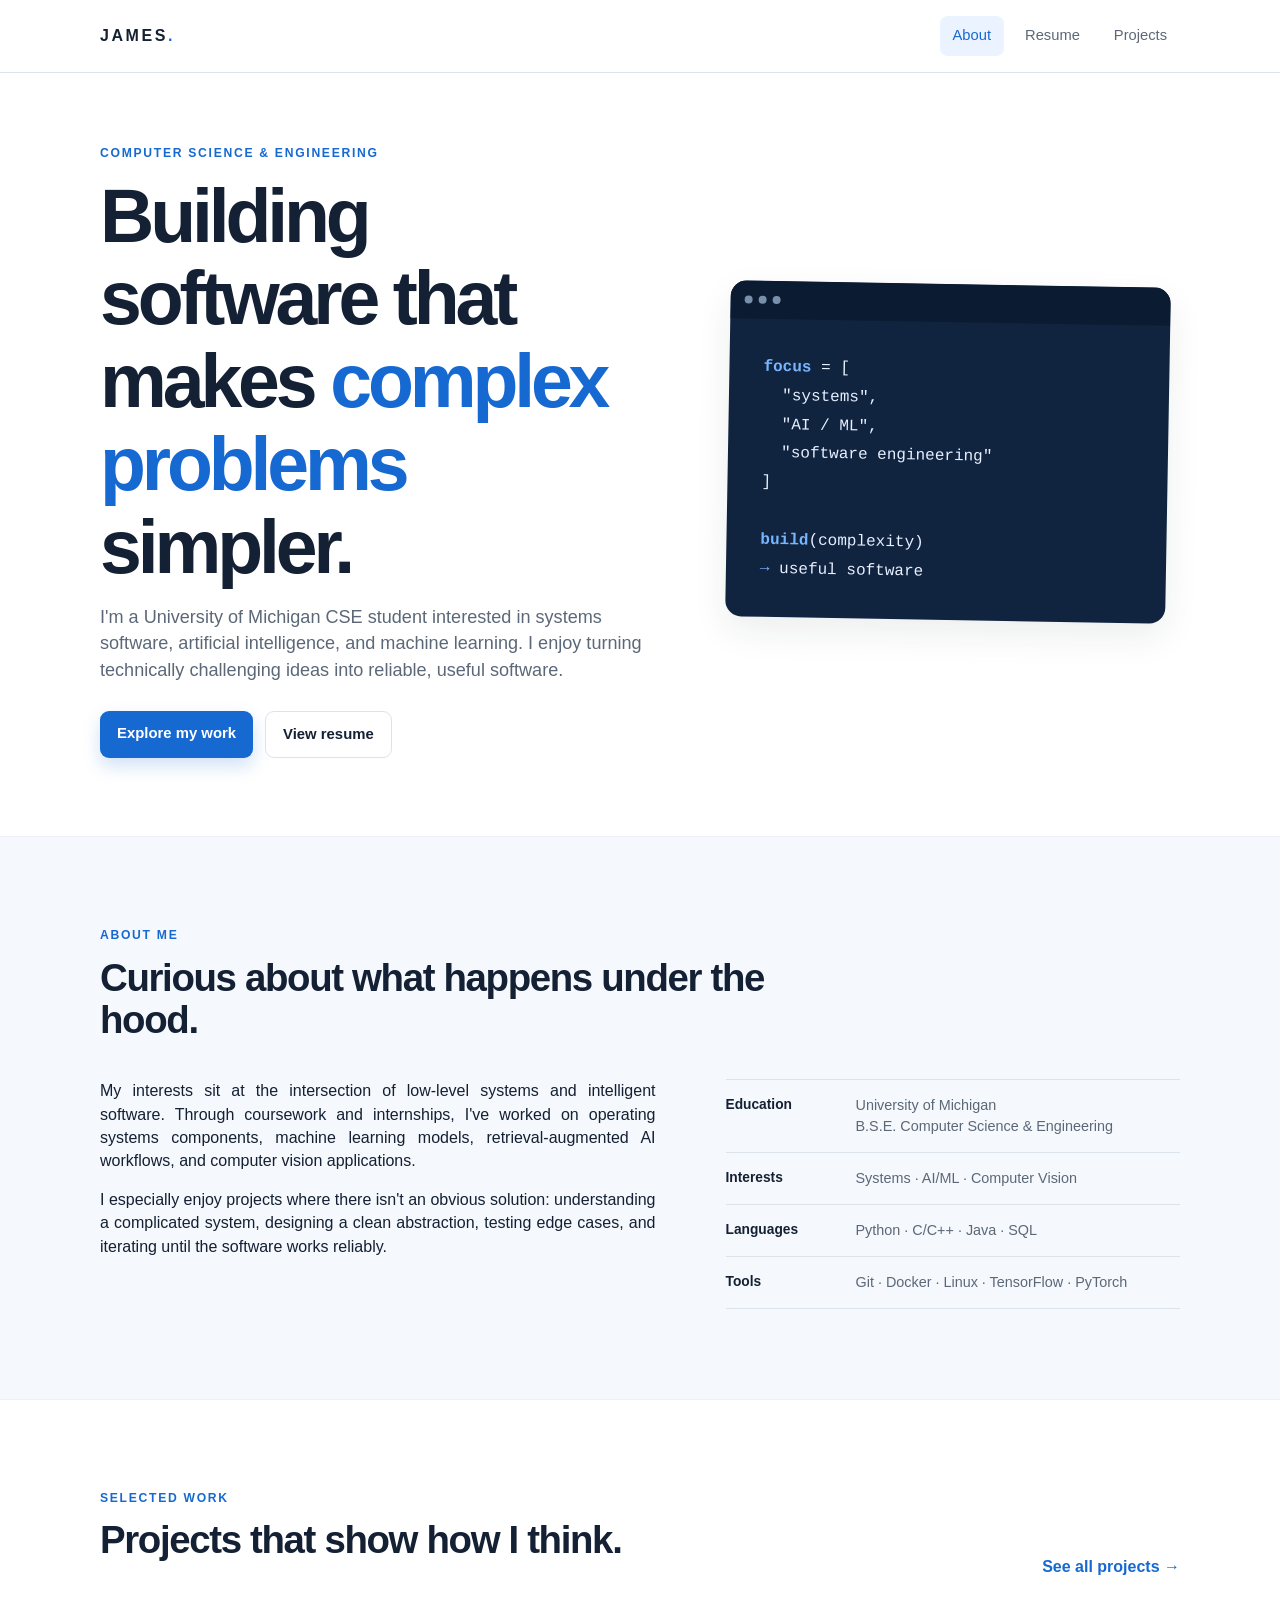
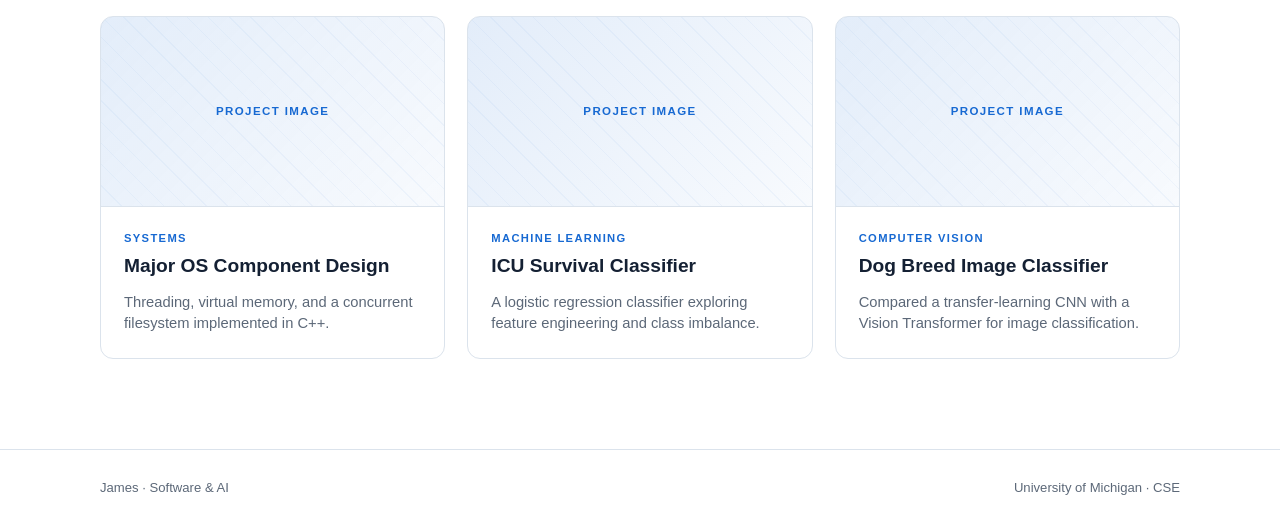
==== index.html @ a2fb453e "Initial commit" ====
<!doctype html>
<html lang="en">
<head>
  <meta charset="utf-8">
  <meta name="viewport" content="width=device-width, initial-scale=1">
  <meta name="description" content="Professional portfolio for James — Computer Science & Engineering student focused on systems software, AI, and machine learning.">
  <title>James | Software & AI Portfolio</title>
  <link rel="stylesheet" href="assets/style.css">
</head>
<body>
  <header class="site-header">
    <nav class="nav container" aria-label="Main navigation">
      <a class="brand" href="index.html">JAMES<span>.</span></a>
      <div class="nav-links">
        <a class="active" href="index.html">About</a>
        <a href="resume.html">Resume</a>
        <a href="projects.html">Projects</a>
      </div>
    </nav>
  </header>

  <main>
    <section class="hero container">
      <div class="hero-copy">
        <p class="eyebrow">COMPUTER SCIENCE & ENGINEERING</p>
        <h1>Building software that makes <span>complex problems</span> simpler.</h1>
        <p class="lead">
          I'm a University of Michigan CSE student interested in systems software,
          artificial intelligence, and machine learning. I enjoy turning technically
          challenging ideas into reliable, useful software.
        </p>
        <div class="button-row">
          <a class="button primary" href="projects.html">Explore my work</a>
          <a class="button secondary" href="resume.html">View resume</a>
        </div>
      </div>
      <div class="hero-card" aria-label="Professional focus">
        <div class="code-window">
          <div class="window-bar"><span></span><span></span><span></span></div>
          <pre><code><b>focus</b> = [
  "systems",
  "AI / ML",
  "software engineering"
]

<b>build</b>(complexity)
<b>→</b> useful software</code></pre>
        </div>
      </div>
    </section>

    <section class="section soft">
      <div class="container">
        <div class="section-heading">
          <p class="eyebrow">ABOUT ME</p>
          <h2>Curious about what happens under the hood.</h2>
        </div>
        <div class="two-column">
          <div>
            <p>
              My interests sit at the intersection of low-level systems and intelligent
              software. Through coursework and internships, I've worked on operating
              systems components, machine learning models, retrieval-augmented AI
              workflows, and computer vision applications.
            </p>
            <p>
              I especially enjoy projects where there isn't an obvious solution:
              understanding a complicated system, designing a clean abstraction,
              testing edge cases, and iterating until the software works reliably.
            </p>
          </div>
          <div class="fact-list">
            <div><strong>Education</strong><span>University of Michigan<br>B.S.E. Computer Science & Engineering</span></div>
            <div><strong>Interests</strong><span>Systems · AI/ML · Computer Vision</span></div>
            <div><strong>Languages</strong><span>Python · C/C++ · Java · SQL</span></div>
            <div><strong>Tools</strong><span>Git · Docker · Linux · TensorFlow · PyTorch</span></div>
          </div>
        </div>
      </div>
    </section>

    <section class="section container">
      <div class="section-heading row-heading">
        <div>
          <p class="eyebrow">SELECTED WORK</p>
          <h2>Projects that show how I think.</h2>
        </div>
        <a class="text-link" href="projects.html">See all projects →</a>
      </div>
      <div class="project-grid">
        <a class="project-card" href="projects.html#systems">
          <div class="project-image placeholder"><span>PROJECT IMAGE</span></div>
          <div class="project-body">
            <p class="tag">SYSTEMS</p>
            <h3>Major OS Component Design</h3>
            <p>Threading, virtual memory, and a concurrent filesystem implemented in C++.</p>
          </div>
        </a>
        <a class="project-card" href="projects.html#icu">
          <div class="project-image placeholder"><span>PROJECT IMAGE</span></div>
          <div class="project-body">
            <p class="tag">MACHINE LEARNING</p>
            <h3>ICU Survival Classifier</h3>
            <p>A logistic regression classifier exploring feature engineering and class imbalance.</p>
          </div>
        </a>
        <a class="project-card" href="projects.html#vision">
          <div class="project-image placeholder"><span>PROJECT IMAGE</span></div>
          <div class="project-body">
            <p class="tag">COMPUTER VISION</p>
            <h3>Dog Breed Image Classifier</h3>
            <p>Compared a transfer-learning CNN with a Vision Transformer for image classification.</p>
          </div>
        </a>
      </div>
    </section>
  </main>

  <footer class="footer">
    <div class="container footer-inner">
      <span>James · Software & AI</span>
      <span>University of Michigan · CSE</span>
    </div>
  </footer>
</body>
</html>
---- assets/style.css ----
:root {
  --blue: #1769d2;
  --blue-dark: #0d47a1;
  --blue-light: #eaf3ff;
  --ink: #142033;
  --muted: #5c6878;
  --line: #dbe3ec;
  --soft: #f5f8fc;
  --white: #ffffff;
  --max: 1080px;
  --shadow: 0 14px 35px rgba(20, 32, 51, .08);
}

* { box-sizing: border-box; }
html { scroll-behavior: smooth; }
body {
  margin: 0;
  color: var(--ink);
  background: var(--white);
  font-family: Inter, ui-sans-serif, -apple-system, BlinkMacSystemFont, "Segoe UI", Arial, sans-serif;
  line-height: 1.45;
}
p { margin: 0 0 1rem; }
a { color: inherit; }
.container { width: min(var(--max), calc(100% - 40px)); margin: 0 auto; }

.site-header {
  position: sticky; top: 0; z-index: 10;
  background: rgba(255,255,255,.94);
  backdrop-filter: blur(10px);
  border-bottom: 1px solid var(--line);
}
.nav { min-height: 72px; display: flex; align-items: center; justify-content: space-between; gap: 20px; }
.brand { text-decoration: none; font-weight: 850; letter-spacing: .16em; font-size: 1rem; }
.brand span { color: var(--blue); }
.nav-links { display: flex; gap: 8px; }
.nav-links a {
  text-decoration: none; color: var(--muted); font-size: .92rem;
  padding: 9px 13px; border-radius: 8px;
}
.nav-links a:hover, .nav-links a.active { color: var(--blue); background: var(--blue-light); }

.hero {
  min-height: 610px; display: grid; grid-template-columns: 1.08fr .92fr;
  align-items: center; gap: 70px; padding-top: 72px; padding-bottom: 78px;
}
.eyebrow { color: var(--blue); font-size: .76rem; font-weight: 800; letter-spacing: .14em; margin-bottom: 12px; }
h1, h2, h3 { line-height: 1.1; margin: 0 0 16px; }
h1 { font-size: clamp(2.5rem, 6vw, 4.7rem); letter-spacing: -.055em; }
h2 { font-size: clamp(1.8rem, 3vw, 2.6rem); letter-spacing: -.035em; }
h3 { font-size: 1.2rem; }
.hero h1 span { color: var(--blue); }
.lead { max-width: 590px; font-size: 1.13rem; color: var(--muted); }
.button-row { display: flex; gap: 12px; flex-wrap: wrap; margin-top: 28px; }
.button { text-decoration: none; padding: 12px 17px; border-radius: 9px; font-weight: 750; font-size: .93rem; }
.button.primary { background: var(--blue); color: white; box-shadow: 0 8px 18px rgba(23,105,210,.2); }
.button.primary:hover { background: var(--blue-dark); }
.button.secondary { border: 1px solid var(--line); background: white; }
.button.secondary:hover { border-color: var(--blue); color: var(--blue); }

.hero-card { display: flex; justify-content: center; }
.code-window {
  width: min(100%, 440px); background: #10233f; color: #e7f0ff;
  border-radius: 16px; box-shadow: var(--shadow); overflow: hidden;
  transform: rotate(1deg);
}
.window-bar { height: 38px; padding: 0 14px; display: flex; gap: 6px; align-items: center; background: #0b1b31; }
.window-bar span { width: 8px; height: 8px; border-radius: 50%; background: #7890aa; }
pre { margin: 0; padding: 34px; font-size: 1rem; line-height: 1.8; overflow: auto; }
pre b { color: #78b5ff; }

.section { padding-top: 90px; padding-bottom: 90px; }
.soft { background: var(--soft); border-top: 1px solid #edf1f5; border-bottom: 1px solid #edf1f5; }
.section-heading { max-width: 700px; margin-bottom: 38px; }
.row-heading { display: flex; align-items: end; justify-content: space-between; gap: 20px; max-width: none; }
.text-link { color: var(--blue); font-weight: 750; text-decoration: none; white-space: nowrap; }
.text-link:hover { text-decoration: underline; }
.two-column { display: grid; grid-template-columns: 1.1fr .9fr; gap: 70px; }
.two-column p, .detail-copy p { max-width: 65ch; text-align: justify; }
.fact-list { border-top: 1px solid var(--line); }
.fact-list div { display: grid; grid-template-columns: 115px 1fr; gap: 15px; padding: 15px 0; border-bottom: 1px solid var(--line); }
.fact-list strong { font-size: .86rem; }
.fact-list span { color: var(--muted); font-size: .9rem; }

.project-grid { display: grid; grid-template-columns: repeat(3, 1fr); gap: 22px; }
.project-card { text-decoration: none; border: 1px solid var(--line); border-radius: 13px; overflow: hidden; background: white; transition: .2s ease; }
.project-card:hover { transform: translateY(-4px); box-shadow: var(--shadow); border-color: #b9d2f3; }
.project-image { height: 190px; }
.project-body { padding: 23px; }
.project-body p:last-child { color: var(--muted); font-size: .92rem; margin: 0; }
.tag { color: var(--blue); font-size: .7rem; letter-spacing: .12em; font-weight: 850; margin-bottom: 9px; }
.placeholder {
  background:
    linear-gradient(135deg, rgba(23,105,210,.12), rgba(23,105,210,.03)),
    repeating-linear-gradient(45deg, transparent, transparent 14px, rgba(23,105,210,.045) 14px, rgba(23,105,210,.045) 15px);
  display: grid; place-items: center; color: var(--blue); font-size: .72rem; font-weight: 850; letter-spacing: .12em;
  border-bottom: 1px solid var(--line);
}

.footer { border-top: 1px solid var(--line); padding: 28px 0; color: var(--muted); font-size: .82rem; }
.footer-inner { display: flex; justify-content: space-between; gap: 20px; }

.page-intro { padding: 82px 0 55px; max-width: 760px; }
.page-intro h1 { font-size: clamp(2.3rem, 5vw, 3.8rem); }
.page-intro > p:last-child { color: var(--muted); max-width: 65ch; }

.resume-section { border-top: 1px solid var(--line); padding: 38px 0; }
.resume-section > h2 { font-size: 1.35rem; color: var(--blue-dark); margin-bottom: 28px; }
.resume-item { margin-bottom: 32px; }
.resume-item:last-child { margin-bottom: 0; }
.item-heading { display: flex; justify-content: space-between; gap: 20px; margin-bottom: 9px; }
.item-heading h3 { margin-bottom: 3px; }
.item-heading p, .item-heading span { color: var(--muted); margin: 0; font-size: .9rem; }
.resume-item ul { padding-left: 20px; margin: 12px 0 0; }
.resume-item li { margin-bottom: 7px; max-width: 82ch; text-align: justify; }
.resume-item a { color: var(--blue); text-decoration-thickness: 1px; }
.skill-groups { display: grid; grid-template-columns: repeat(3,1fr); gap: 18px; }
.skill-groups > div, .course-grid article { background: var(--soft); border: 1px solid var(--line); border-radius: 10px; padding: 20px; }
.skill-groups h3, .course-grid h3 { font-size: .9rem; margin-bottom: 8px; }
.skill-groups p, .course-grid p { color: var(--muted); margin: 0; font-size: .9rem; }
.course-grid { display: grid; grid-template-columns: repeat(2,1fr); gap: 18px; }

.projects-page { padding-bottom: 90px; }
.project-detail {
  display: grid; grid-template-columns: .9fr 1.1fr; gap: 52px; align-items: center;
  padding: 72px 0; border-top: 1px solid var(--line); scroll-margin-top: 80px;
}
.project-detail.reverse .detail-image { order: 2; }
.detail-image { min-height: 330px; border: 1px solid var(--line); border-radius: 14px; }
.detail-copy ul { padding-left: 20px; margin-top: 20px; }
.detail-copy li { margin-bottom: 7px; }
.placeholder-note {
  display: inline-block; margin-top: 18px; padding: 9px 12px; border-radius: 7px;
  background: var(--blue-light); color: var(--blue-dark); font-size: .78rem; font-weight: 700;
}
.coming-soon { border: 1px solid #bcd5f4; background: var(--blue-light); border-radius: 14px; padding: 35px; margin-top: 25px; }
.coming-soon p:last-child { color: var(--muted); max-width: 65ch; margin: 0; }

@media (max-width: 820px) {
  .hero, .two-column, .project-detail { grid-template-columns: 1fr; }
  .hero { gap: 35px; padding-top: 55px; }
  .hero-card { justify-content: stretch; }
  .project-grid, .skill-groups, .course-grid { grid-template-columns: 1fr; }
  .project-detail.reverse .detail-image { order: 0; }
  .detail-image { min-height: 240px; }
}
@media (max-width: 560px) {
  .container { width: min(var(--max), calc(100% - 28px)); }
  .nav { min-height: 64px; }
  .nav-links { gap: 0; }
  .nav-links a { padding: 8px 8px; font-size: .84rem; }
  .brand { font-size: .9rem; }
  h1 { font-size: 2.65rem; }
  .section { padding-top: 65px; padding-bottom: 65px; }
  .row-heading, .item-heading, .footer-inner { flex-direction: column; align-items: flex-start; }
}
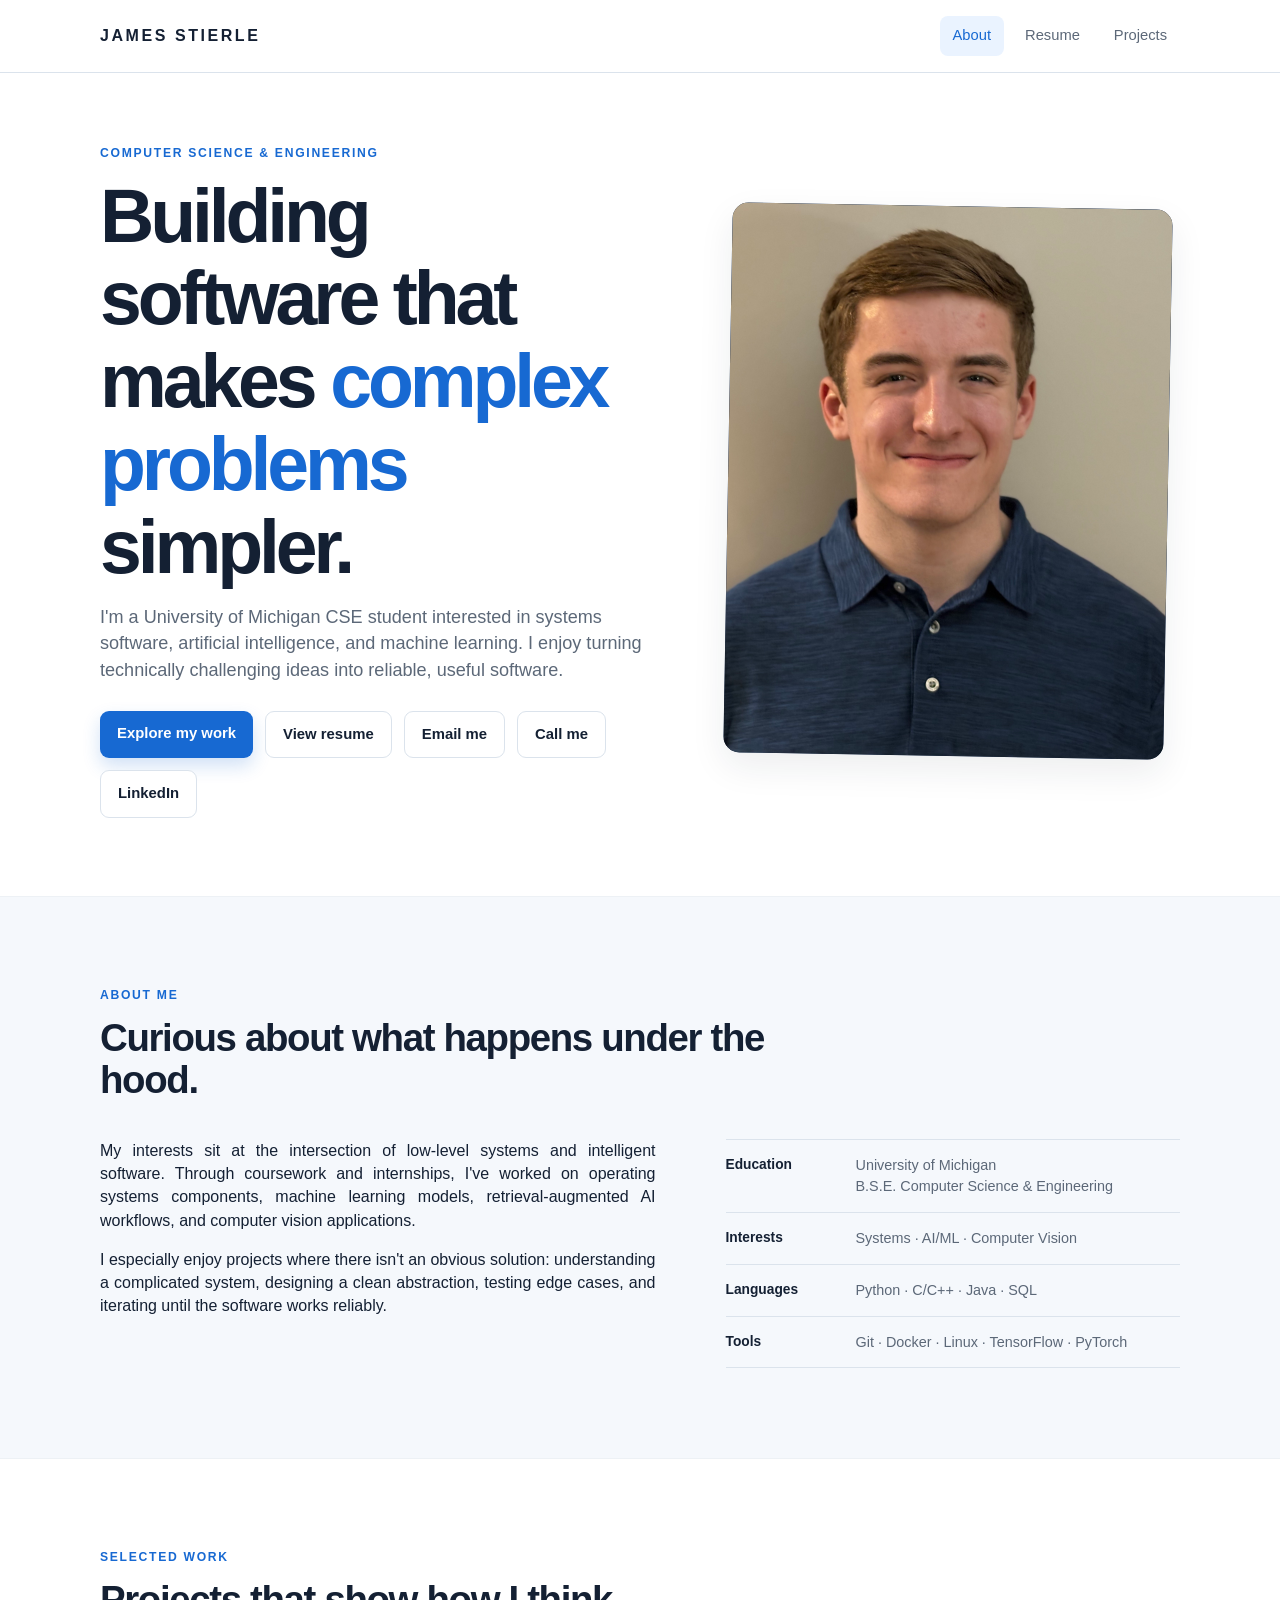
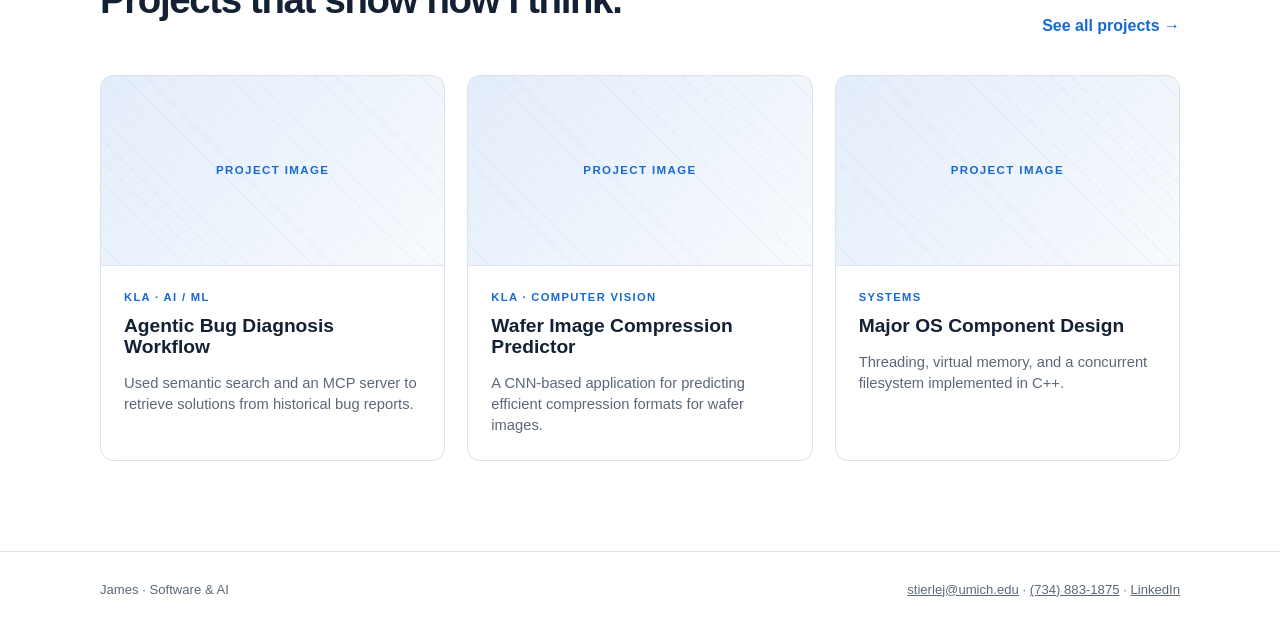
==== commit 419f051e: "Edited projects, added contact info" ====
--- a/index.html
+++ b/index.html
@@ -4,13 +4,13 @@
   <meta charset="utf-8">
   <meta name="viewport" content="width=device-width, initial-scale=1">
   <meta name="description" content="Professional portfolio for James — Computer Science & Engineering student focused on systems software, AI, and machine learning.">
-  <title>James | Software & AI Portfolio</title>
+  <title>James Stierle | Software & AI Portfolio</title>
   <link rel="stylesheet" href="assets/style.css">
 </head>
 <body>
   <header class="site-header">
     <nav class="nav container" aria-label="Main navigation">
-      <a class="brand" href="index.html">JAMES<span>.</span></a>
+      <a class="brand" href="index.html">JAMES STIERLE</a>
       <div class="nav-links">
         <a class="active" href="index.html">About</a>
         <a href="resume.html">Resume</a>
@@ -32,19 +32,14 @@
         <div class="button-row">
           <a class="button primary" href="projects.html">Explore my work</a>
           <a class="button secondary" href="resume.html">View resume</a>
+          <a class="button secondary" href="mailto:stierlej@umich.edu">Email me</a>
+          <a class="button secondary" href="tel:(734) 883-1875">Call me</a>
+          <a class="button secondary" href="https://www.linkedin.com/in/james-stierle">LinkedIn</a>
         </div>
       </div>
       <div class="hero-card" aria-label="Professional focus">
         <div class="code-window">
-          <div class="window-bar"><span></span><span></span><span></span></div>
-          <pre><code><b>focus</b> = [
-  "systems",
-  "AI / ML",
-  "software engineering"
-]
-
-<b>build</b>(complexity)
-<b>→</b> useful software</code></pre>
+          <img class="headshot" src="images/headshot.jpeg" alt="Headshot of James Stierle">
         </div>
       </div>
     </section>
@@ -88,28 +83,28 @@
         <a class="text-link" href="projects.html">See all projects →</a>
       </div>
       <div class="project-grid">
+        <a class="project-card" href="projects.html#kla-rag">
+          <div class="project-image placeholder"><span>PROJECT IMAGE</span></div>
+          <div class="project-body">
+            <p class="tag">KLA · AI / ML</p>
+            <h3>Agentic Bug Diagnosis Workflow</h3>
+            <p>Used semantic search and an MCP server to retrieve solutions from historical bug reports.</p>
+          </div>
+        </a>
+        <a class="project-card" href="projects.html#kla-compression">
+          <div class="project-image placeholder"><span>PROJECT IMAGE</span></div>
+          <div class="project-body">
+            <p class="tag">KLA · COMPUTER VISION</p>
+            <h3>Wafer Image Compression Predictor</h3>
+            <p>A CNN-based application for predicting efficient compression formats for wafer images.</p>
+          </div>
+        </a>
         <a class="project-card" href="projects.html#systems">
           <div class="project-image placeholder"><span>PROJECT IMAGE</span></div>
           <div class="project-body">
             <p class="tag">SYSTEMS</p>
             <h3>Major OS Component Design</h3>
             <p>Threading, virtual memory, and a concurrent filesystem implemented in C++.</p>
-          </div>
-        </a>
-        <a class="project-card" href="projects.html#icu">
-          <div class="project-image placeholder"><span>PROJECT IMAGE</span></div>
-          <div class="project-body">
-            <p class="tag">MACHINE LEARNING</p>
-            <h3>ICU Survival Classifier</h3>
-            <p>A logistic regression classifier exploring feature engineering and class imbalance.</p>
-          </div>
-        </a>
-        <a class="project-card" href="projects.html#vision">
-          <div class="project-image placeholder"><span>PROJECT IMAGE</span></div>
-          <div class="project-body">
-            <p class="tag">COMPUTER VISION</p>
-            <h3>Dog Breed Image Classifier</h3>
-            <p>Compared a transfer-learning CNN with a Vision Transformer for image classification.</p>
           </div>
         </a>
       </div>
@@ -119,7 +114,7 @@
   <footer class="footer">
     <div class="container footer-inner">
       <span>James · Software & AI</span>
-      <span>University of Michigan · CSE</span>
+      <span><a href="mailto:stierlej@umich.edu">stierlej@umich.edu</a> · <a href="tel:(734) 883-1875">(734) 883-1875</a> · <a href="https://www.linkedin.com/in/james-stierle">LinkedIn</a></span>
     </div>
   </footer>
 </body>
--- a/assets/style.css
+++ b/assets/style.css
@@ -64,6 +64,7 @@
   border-radius: 16px; box-shadow: var(--shadow); overflow: hidden;
   transform: rotate(1deg);
 }
+.headshot { display: block; width: 100%; aspect-ratio: 4 / 5; object-fit: cover; }
 .window-bar { height: 38px; padding: 0 14px; display: flex; gap: 6px; align-items: center; background: #0b1b31; }
 .window-bar span { width: 8px; height: 8px; border-radius: 50%; background: #7890aa; }
 pre { margin: 0; padding: 34px; font-size: 1rem; line-height: 1.8; overflow: auto; }
@@ -103,6 +104,9 @@
 .page-intro { padding: 82px 0 55px; max-width: 760px; }
 .page-intro h1 { font-size: clamp(2.3rem, 5vw, 3.8rem); }
 .page-intro > p:last-child { color: var(--muted); max-width: 65ch; }
+.contact-links { display: flex; gap: 18px; flex-wrap: wrap; margin-top: 22px; color: var(--blue); font-weight: 700; }
+.contact-links a { text-decoration: none; }
+.contact-links a:hover { text-decoration: underline; }
 
 .resume-section { border-top: 1px solid var(--line); padding: 38px 0; }
 .resume-section > h2 { font-size: 1.35rem; color: var(--blue-dark); margin-bottom: 28px; }
@@ -126,7 +130,8 @@
   padding: 72px 0; border-top: 1px solid var(--line); scroll-margin-top: 80px;
 }
 .project-detail.reverse .detail-image { order: 2; }
-.detail-image { min-height: 330px; border: 1px solid var(--line); border-radius: 14px; }
+.detail-image { min-height: 330px; border: 1px solid var(--line); border-radius: 14px; overflow: hidden; background: var(--soft); }
+.detail-image img { display: block; width: 100%; height: 330px; object-fit: contain; }
 .detail-copy ul { padding-left: 20px; margin-top: 20px; }
 .detail-copy li { margin-bottom: 7px; }
 .placeholder-note {
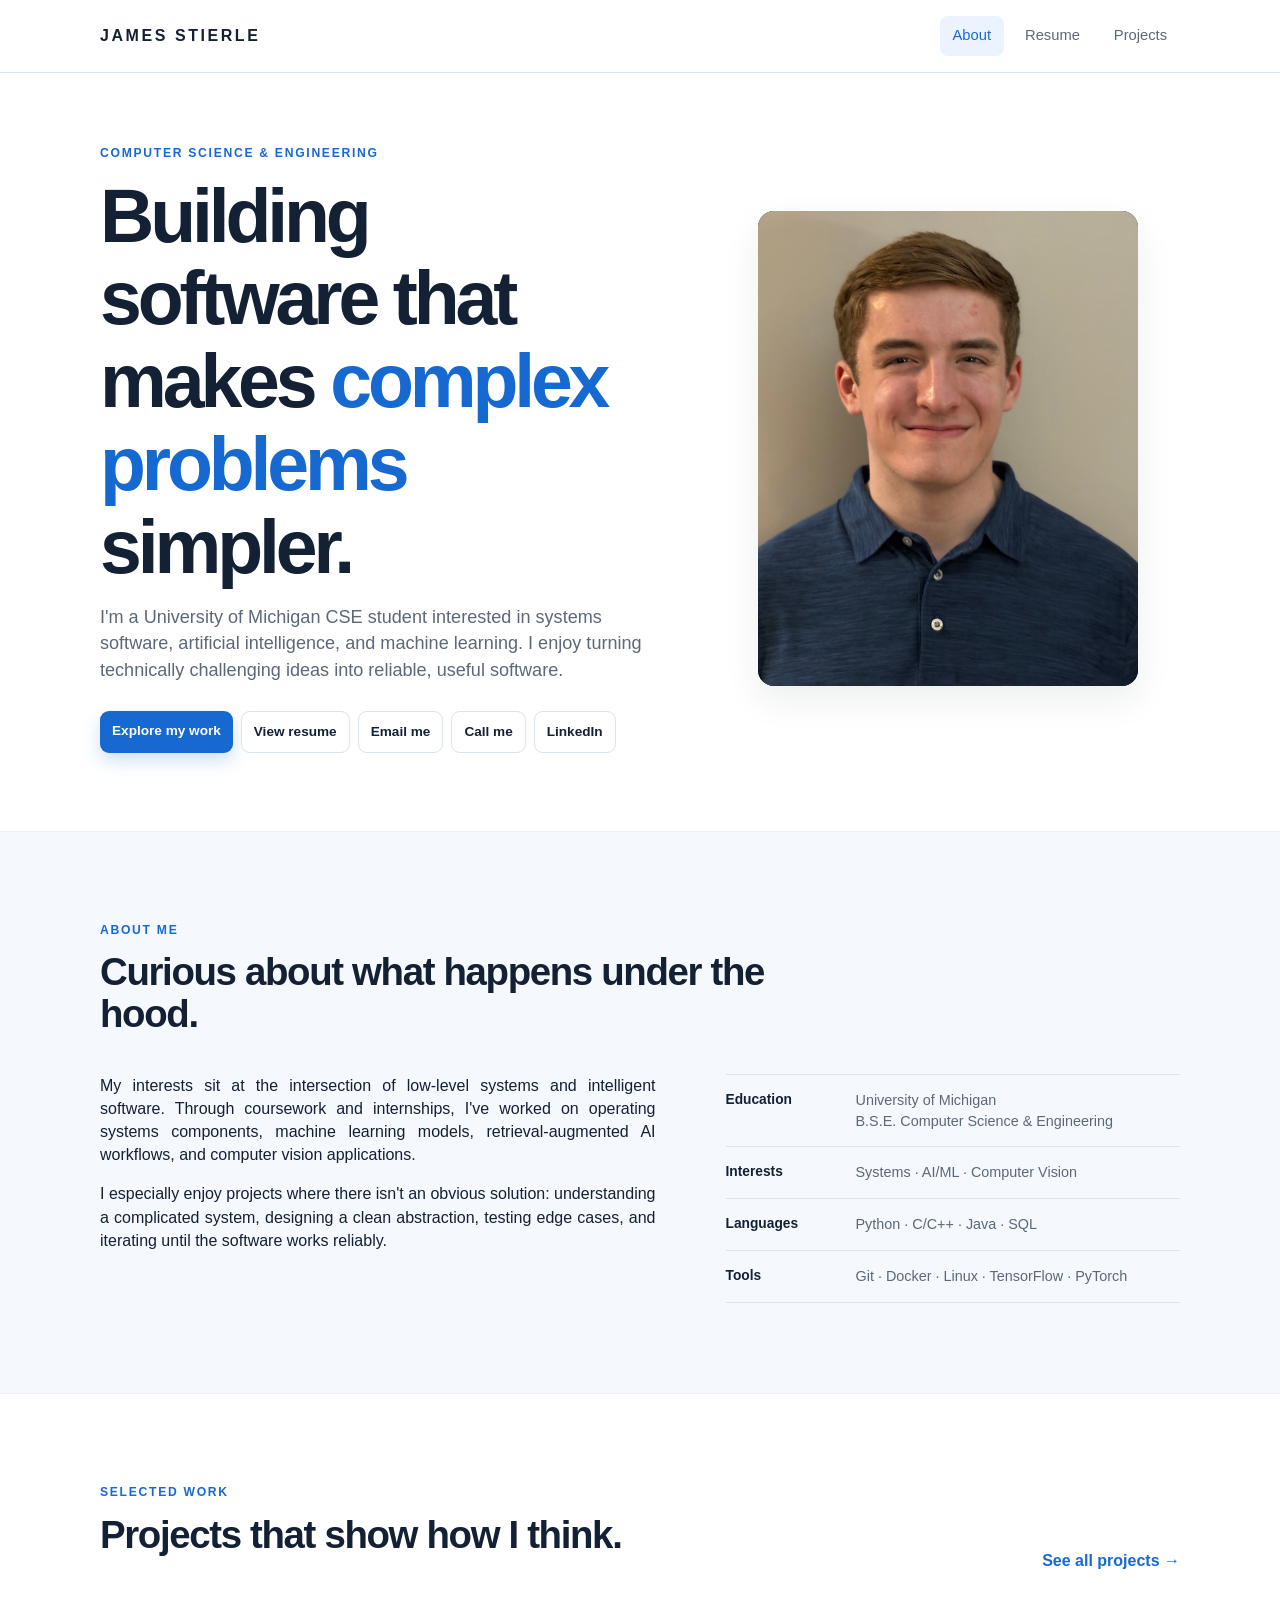
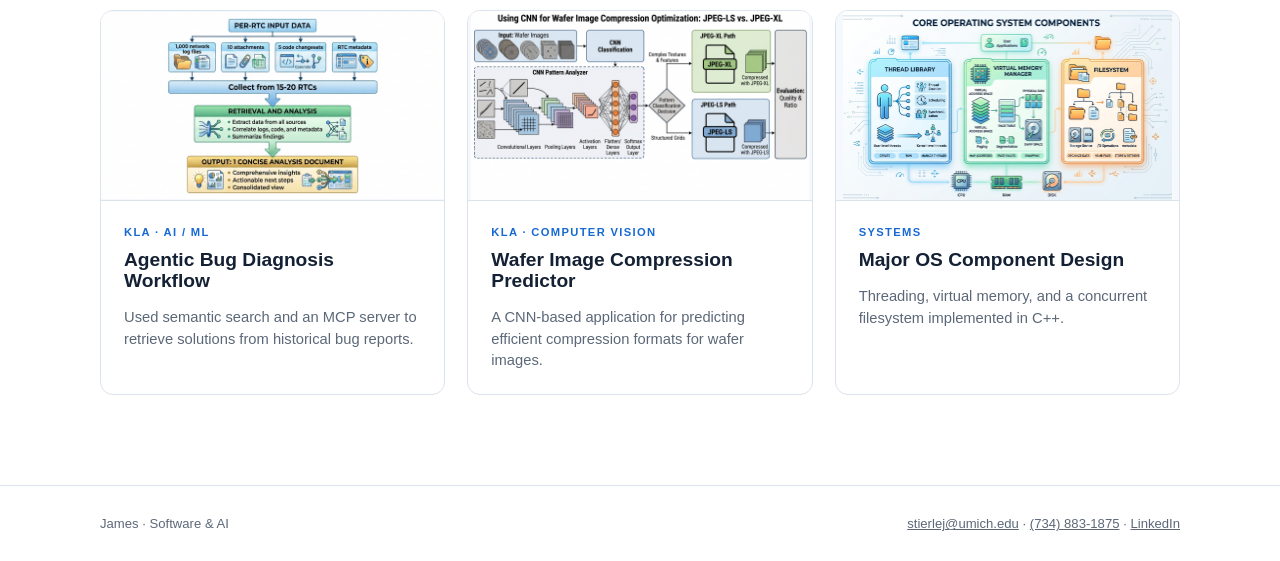
==== commit 0678d8f0: "Minor tweaks" ====
--- a/index.html
+++ b/index.html
@@ -84,7 +84,7 @@
       </div>
       <div class="project-grid">
         <a class="project-card" href="projects.html#kla-rag">
-          <div class="project-image placeholder"><span>PROJECT IMAGE</span></div>
+          <div class="project-image"><img src="images/rtc_workflow.png" alt="Workflow diagram for the agentic bug diagnosis system"></div>
           <div class="project-body">
             <p class="tag">KLA · AI / ML</p>
             <h3>Agentic Bug Diagnosis Workflow</h3>
@@ -92,7 +92,7 @@
           </div>
         </a>
         <a class="project-card" href="projects.html#kla-compression">
-          <div class="project-image placeholder"><span>PROJECT IMAGE</span></div>
+          <div class="project-image"><img src="images/compression_cnn.png" alt="CNN workflow for predicting wafer image compression formats"></div>
           <div class="project-body">
             <p class="tag">KLA · COMPUTER VISION</p>
             <h3>Wafer Image Compression Predictor</h3>
@@ -100,7 +100,7 @@
           </div>
         </a>
         <a class="project-card" href="projects.html#systems">
-          <div class="project-image placeholder"><span>PROJECT IMAGE</span></div>
+          <div class="project-image"><img src="images/os_diagram.png" alt="Diagram of the operating systems components"></div>
           <div class="project-body">
             <p class="tag">SYSTEMS</p>
             <h3>Major OS Component Design</h3>
--- a/assets/style.css
+++ b/assets/style.css
@@ -51,8 +51,8 @@
 h3 { font-size: 1.2rem; }
 .hero h1 span { color: var(--blue); }
 .lead { max-width: 590px; font-size: 1.13rem; color: var(--muted); }
-.button-row { display: flex; gap: 12px; flex-wrap: wrap; margin-top: 28px; }
-.button { text-decoration: none; padding: 12px 17px; border-radius: 9px; font-weight: 750; font-size: .93rem; }
+.button-row { display: flex; gap: 8px; flex-wrap: nowrap; margin-top: 28px; }
+.button { text-decoration: none; padding: 10px 12px; border-radius: 9px; font-weight: 750; font-size: .85rem; white-space: nowrap; }
 .button.primary { background: var(--blue); color: white; box-shadow: 0 8px 18px rgba(23,105,210,.2); }
 .button.primary:hover { background: var(--blue-dark); }
 .button.secondary { border: 1px solid var(--line); background: white; }
@@ -60,9 +60,9 @@
 
 .hero-card { display: flex; justify-content: center; }
 .code-window {
-  width: min(100%, 440px); background: #10233f; color: #e7f0ff;
+  width: min(100%, 380px); background: #10233f; color: #e7f0ff;
   border-radius: 16px; box-shadow: var(--shadow); overflow: hidden;
-  transform: rotate(1deg);
+  transform: none;
 }
 .headshot { display: block; width: 100%; aspect-ratio: 4 / 5; object-fit: cover; }
 .window-bar { height: 38px; padding: 0 14px; display: flex; gap: 6px; align-items: center; background: #0b1b31; }
@@ -86,7 +86,8 @@
 .project-grid { display: grid; grid-template-columns: repeat(3, 1fr); gap: 22px; }
 .project-card { text-decoration: none; border: 1px solid var(--line); border-radius: 13px; overflow: hidden; background: white; transition: .2s ease; }
 .project-card:hover { transform: translateY(-4px); box-shadow: var(--shadow); border-color: #b9d2f3; }
-.project-image { height: 190px; }
+.project-image { height: 190px; background: var(--soft); border-bottom: 1px solid var(--line); }
+.project-image img { display: block; width: 100%; height: 100%; object-fit: contain; }
 .project-body { padding: 23px; }
 .project-body p:last-child { color: var(--muted); font-size: .92rem; margin: 0; }
 .tag { color: var(--blue); font-size: .7rem; letter-spacing: .12em; font-weight: 850; margin-bottom: 9px; }
@@ -126,12 +127,14 @@
 
 .projects-page { padding-bottom: 90px; }
 .project-detail {
-  display: grid; grid-template-columns: .9fr 1.1fr; gap: 52px; align-items: center;
+  display: grid; grid-template-columns: 1.2fr .8fr; gap: 40px; align-items: center;
   padding: 72px 0; border-top: 1px solid var(--line); scroll-margin-top: 80px;
 }
 .project-detail.reverse .detail-image { order: 2; }
-.detail-image { min-height: 330px; border: 1px solid var(--line); border-radius: 14px; overflow: hidden; background: var(--soft); }
-.detail-image img { display: block; width: 100%; height: 330px; object-fit: contain; }
+.project-detail.reverse .detail-copy { order: 1; }
+.project-detail.reverse { grid-template-columns: .8fr 1.2fr; }
+.detail-image { border: 1px solid var(--line); border-radius: 14px; overflow: hidden; background: var(--soft); }
+.detail-image img { display: block; width: 100%; height: auto; }
 .detail-copy ul { padding-left: 20px; margin-top: 20px; }
 .detail-copy li { margin-bottom: 7px; }
 .placeholder-note {
@@ -142,12 +145,12 @@
 .coming-soon p:last-child { color: var(--muted); max-width: 65ch; margin: 0; }
 
 @media (max-width: 820px) {
-  .hero, .two-column, .project-detail { grid-template-columns: 1fr; }
+  .hero, .two-column { grid-template-columns: 1fr; }
   .hero { gap: 35px; padding-top: 55px; }
   .hero-card { justify-content: stretch; }
   .project-grid, .skill-groups, .course-grid { grid-template-columns: 1fr; }
-  .project-detail.reverse .detail-image { order: 0; }
-  .detail-image { min-height: 240px; }
+  .project-detail.reverse .detail-image,
+  .project-detail.reverse .detail-copy { order: 0; }
 }
 @media (max-width: 560px) {
   .container { width: min(var(--max), calc(100% - 28px)); }
@@ -157,5 +160,6 @@
   .brand { font-size: .9rem; }
   h1 { font-size: 2.65rem; }
   .section { padding-top: 65px; padding-bottom: 65px; }
+  .button-row { flex-wrap: wrap; }
   .row-heading, .item-heading, .footer-inner { flex-direction: column; align-items: flex-start; }
 }
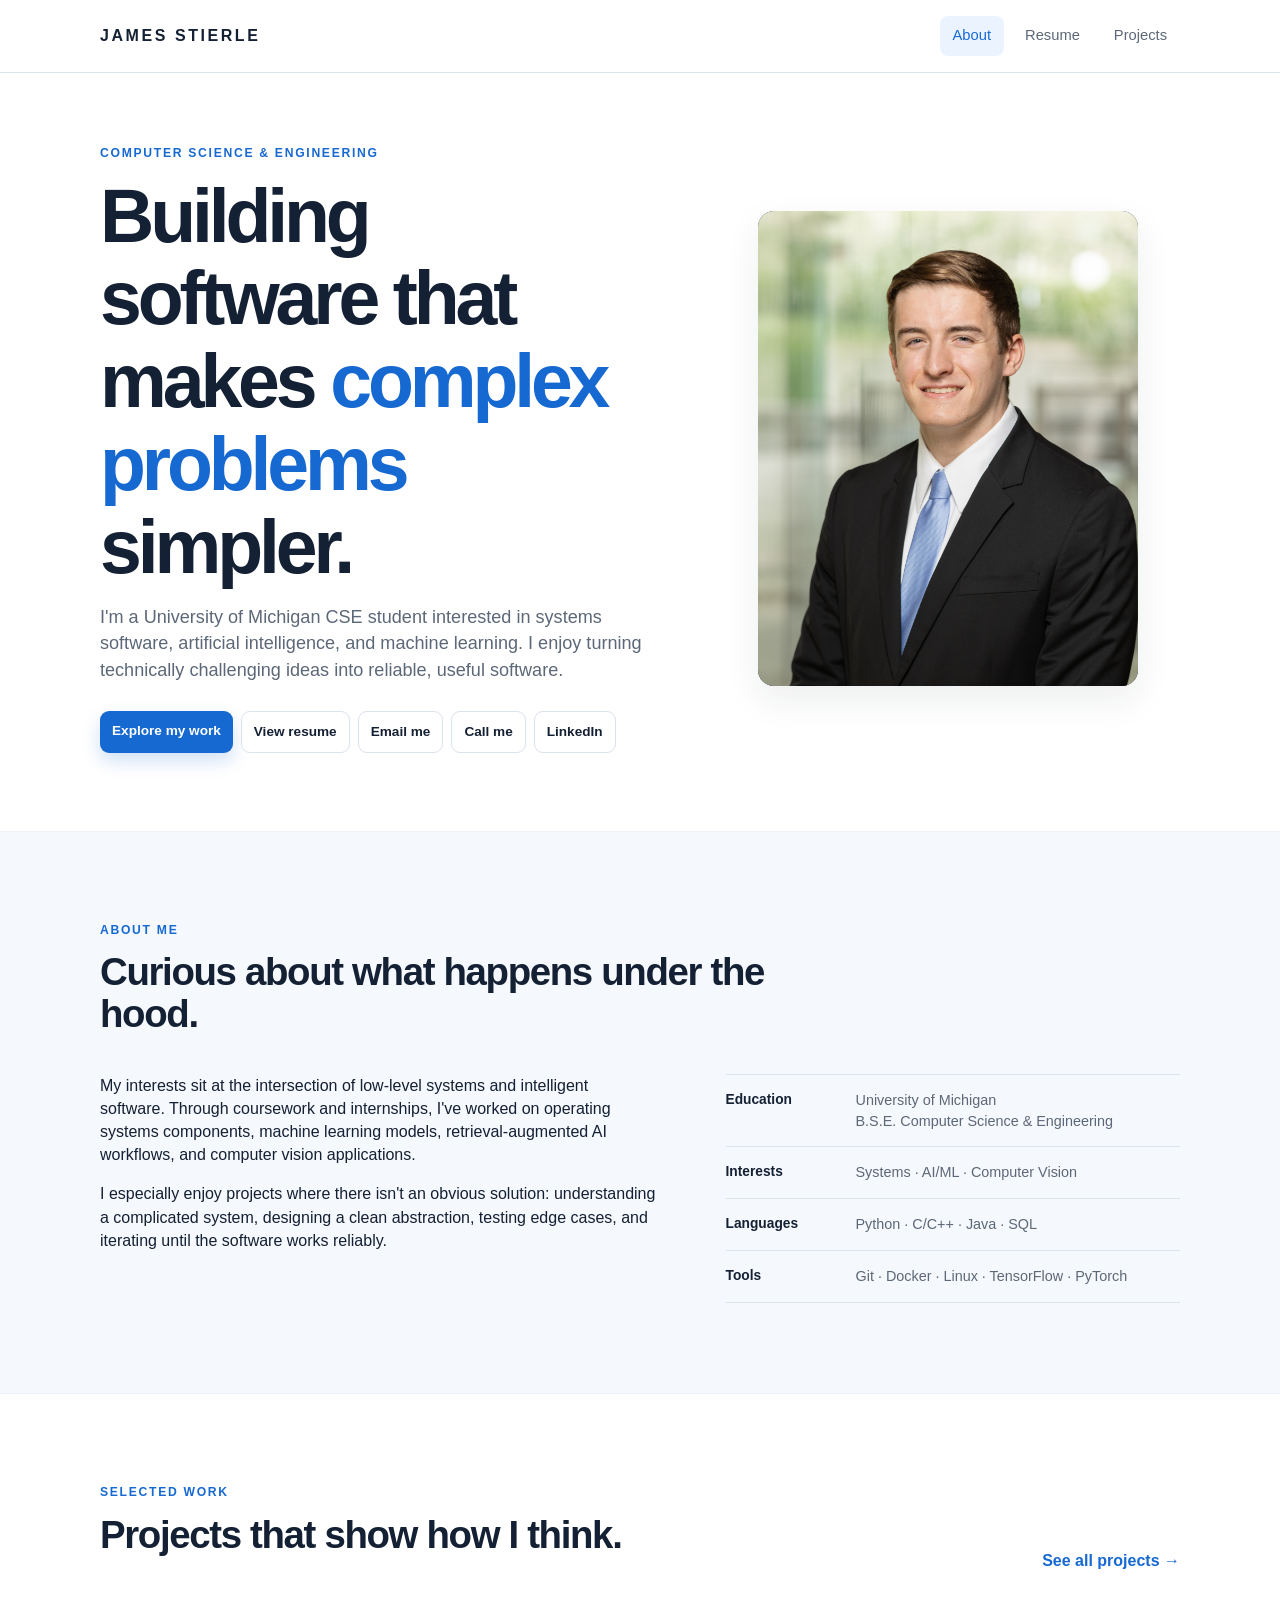
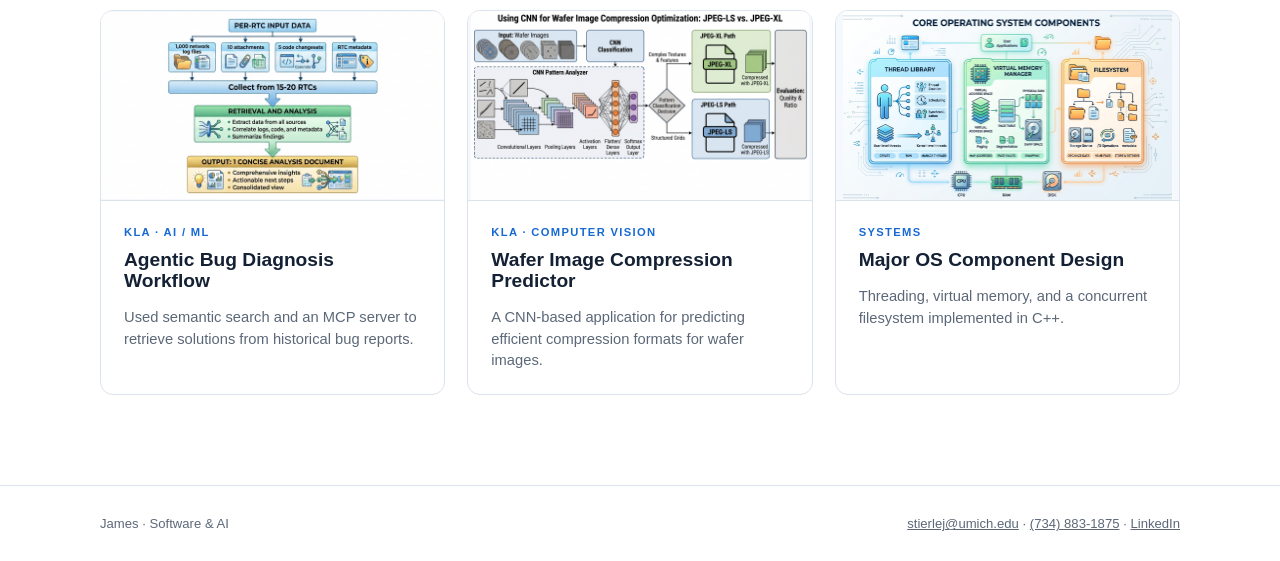
==== commit 859957f8: "Update headshot image source in index.html" ====
--- a/index.html
+++ b/index.html
@@ -39,7 +39,7 @@
       </div>
       <div class="hero-card" aria-label="Professional focus">
         <div class="code-window">
-          <img class="headshot" src="images/headshot.jpeg" alt="Headshot of James Stierle">
+          <img class="headshot" src="images/IMG_8544.jpeg" alt="Headshot of James Stierle">
         </div>
       </div>
     </section>
--- a/assets/style.css
+++ b/assets/style.css
@@ -77,7 +77,7 @@
 .text-link { color: var(--blue); font-weight: 750; text-decoration: none; white-space: nowrap; }
 .text-link:hover { text-decoration: underline; }
 .two-column { display: grid; grid-template-columns: 1.1fr .9fr; gap: 70px; }
-.two-column p, .detail-copy p { max-width: 65ch; text-align: justify; }
+.two-column p, .detail-copy p { max-width: 65ch; }
 .fact-list { border-top: 1px solid var(--line); }
 .fact-list div { display: grid; grid-template-columns: 115px 1fr; gap: 15px; padding: 15px 0; border-bottom: 1px solid var(--line); }
 .fact-list strong { font-size: .86rem; }
@@ -134,6 +134,8 @@
 .project-detail.reverse .detail-copy { order: 1; }
 .project-detail.reverse { grid-template-columns: .8fr 1.2fr; }
 .detail-image { border: 1px solid var(--line); border-radius: 14px; overflow: hidden; background: var(--soft); }
+.project-detail#kla-rag .detail-image,
+.project-detail#kla-compression .detail-image { border: 0; }
 .detail-image img { display: block; width: 100%; height: auto; }
 .detail-copy ul { padding-left: 20px; margin-top: 20px; }
 .detail-copy li { margin-bottom: 7px; }
